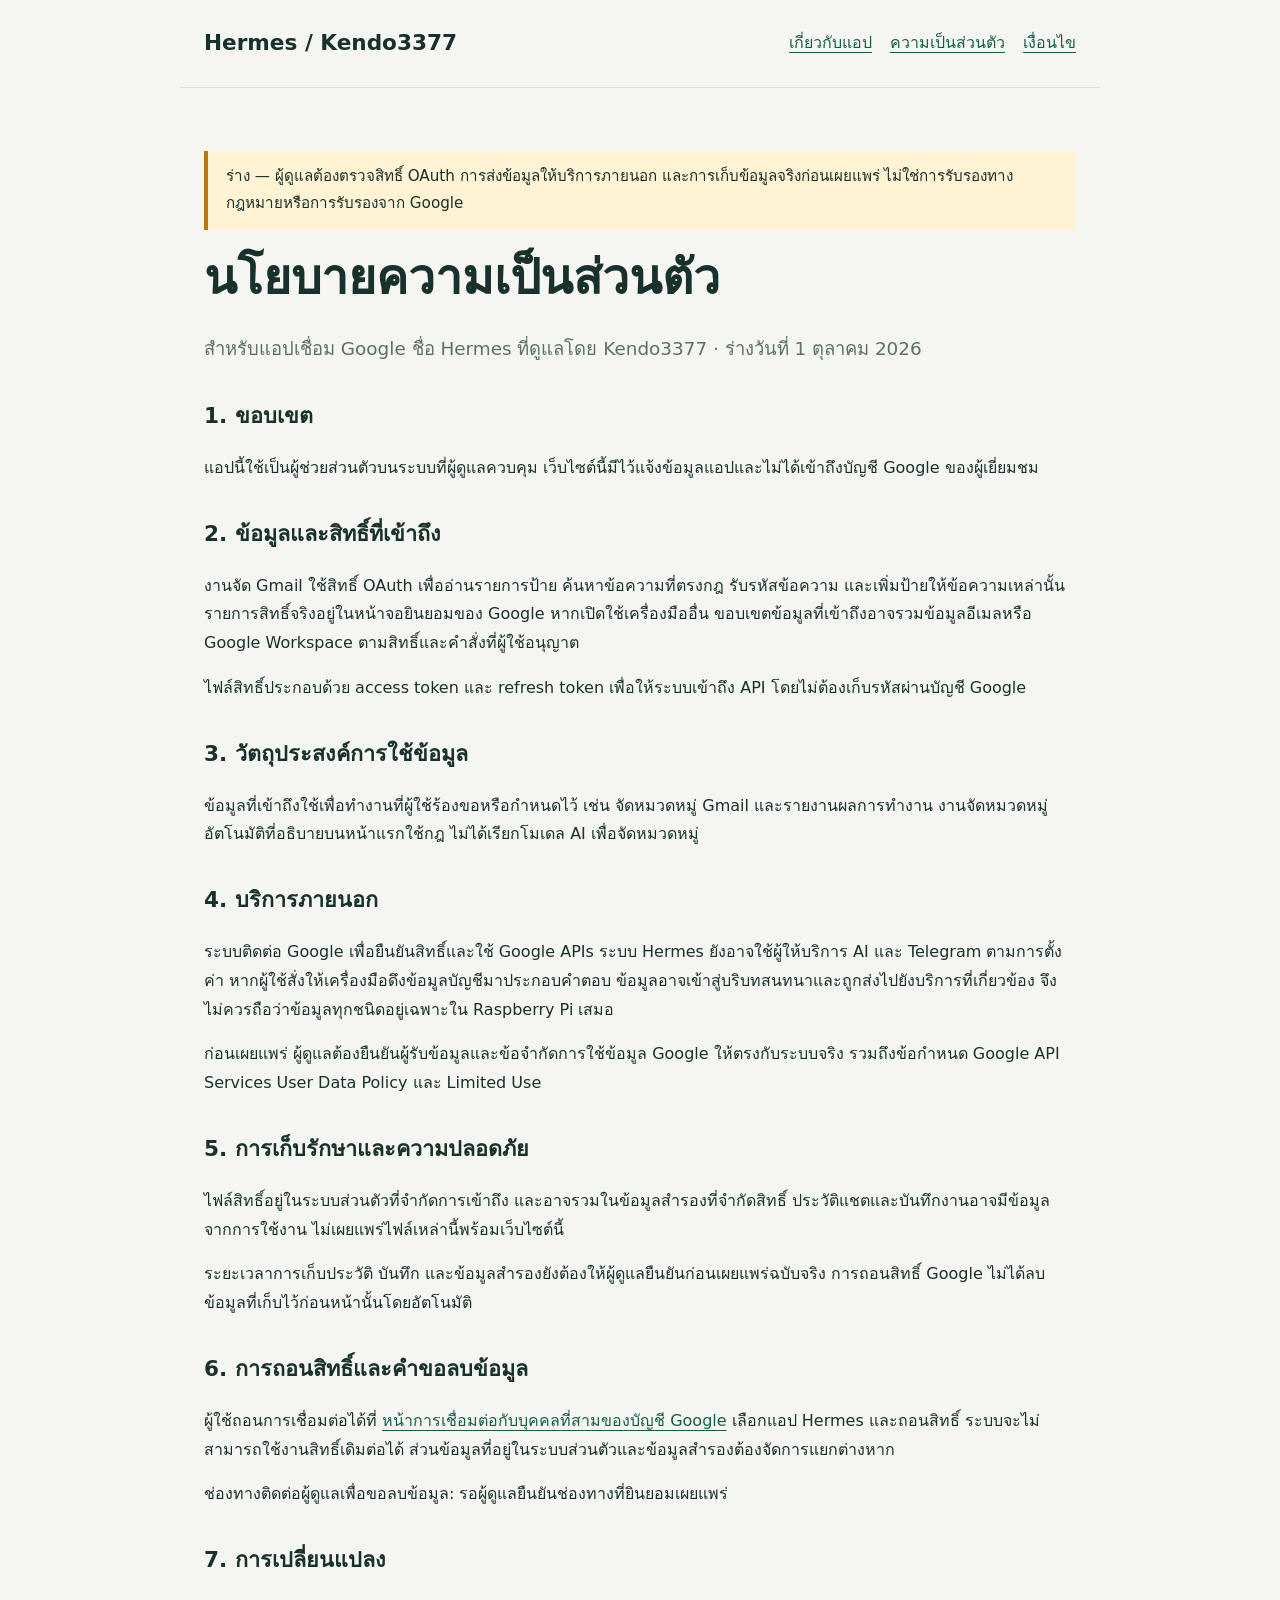
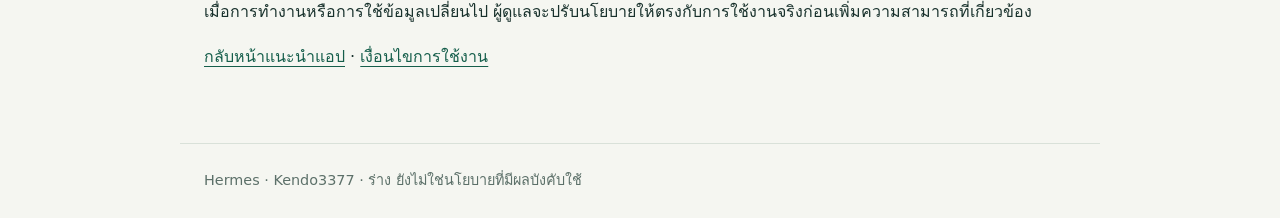
==== privacy.html @ ba3b1c18 "Add files via upload" ====
<!doctype html>
<html lang="th"><head><meta charset="utf-8"><meta name="viewport" content="width=device-width,initial-scale=1"><title>นโยบายความเป็นส่วนตัว | Hermes</title><link rel="stylesheet" href="styles.css"></head>
<body><header><a class="brand" href="index.html">Hermes / Kendo3377</a><nav aria-label="เมนูหลัก"><a href="index.html">เกี่ยวกับแอป</a><a href="privacy.html" aria-current="page">ความเป็นส่วนตัว</a><a href="terms.html">เงื่อนไข</a></nav></header>
<main><p class="notice">ร่าง — ผู้ดูแลต้องตรวจสิทธิ์ OAuth การส่งข้อมูลให้บริการภายนอก และการเก็บข้อมูลจริงก่อนเผยแพร่ ไม่ใช่การรับรองทางกฎหมายหรือการรับรองจาก Google</p><h1>นโยบายความเป็นส่วนตัว</h1><p class="lead">สำหรับแอปเชื่อม Google ชื่อ Hermes ที่ดูแลโดย Kendo3377 · ร่างวันที่ 1 ตุลาคม 2026</p>
<h2>1. ขอบเขต</h2><p>แอปนี้ใช้เป็นผู้ช่วยส่วนตัวบนระบบที่ผู้ดูแลควบคุม เว็บไซต์นี้มีไว้แจ้งข้อมูลแอปและไม่ได้เข้าถึงบัญชี Google ของผู้เยี่ยมชม</p>
<h2>2. ข้อมูลและสิทธิ์ที่เข้าถึง</h2><p>งานจัด Gmail ใช้สิทธิ์ OAuth เพื่ออ่านรายการป้าย ค้นหาข้อความที่ตรงกฎ รับรหัสข้อความ และเพิ่มป้ายให้ข้อความเหล่านั้น รายการสิทธิ์จริงอยู่ในหน้าจอยินยอมของ Google หากเปิดใช้เครื่องมืออื่น ขอบเขตข้อมูลที่เข้าถึงอาจรวมข้อมูลอีเมลหรือ Google Workspace ตามสิทธิ์และคำสั่งที่ผู้ใช้อนุญาต</p><p>ไฟล์สิทธิ์ประกอบด้วย access token และ refresh token เพื่อให้ระบบเข้าถึง API โดยไม่ต้องเก็บรหัสผ่านบัญชี Google</p>
<h2>3. วัตถุประสงค์การใช้ข้อมูล</h2><p>ข้อมูลที่เข้าถึงใช้เพื่อทำงานที่ผู้ใช้ร้องขอหรือกำหนดไว้ เช่น จัดหมวดหมู่ Gmail และรายงานผลการทำงาน งานจัดหมวดหมู่อัตโนมัติที่อธิบายบนหน้าแรกใช้กฎ ไม่ได้เรียกโมเดล AI เพื่อจัดหมวดหมู่</p>
<h2>4. บริการภายนอก</h2><p>ระบบติดต่อ Google เพื่อยืนยันสิทธิ์และใช้ Google APIs ระบบ Hermes ยังอาจใช้ผู้ให้บริการ AI และ Telegram ตามการตั้งค่า หากผู้ใช้สั่งให้เครื่องมือดึงข้อมูลบัญชีมาประกอบคำตอบ ข้อมูลอาจเข้าสู่บริบทสนทนาและถูกส่งไปยังบริการที่เกี่ยวข้อง จึงไม่ควรถือว่าข้อมูลทุกชนิดอยู่เฉพาะใน Raspberry Pi เสมอ</p><p>ก่อนเผยแพร่ ผู้ดูแลต้องยืนยันผู้รับข้อมูลและข้อจำกัดการใช้ข้อมูล Google ให้ตรงกับระบบจริง รวมถึงข้อกำหนด Google API Services User Data Policy และ Limited Use</p>
<h2>5. การเก็บรักษาและความปลอดภัย</h2><p>ไฟล์สิทธิ์อยู่ในระบบส่วนตัวที่จำกัดการเข้าถึง และอาจรวมในข้อมูลสำรองที่จำกัดสิทธิ์ ประวัติแชตและบันทึกงานอาจมีข้อมูลจากการใช้งาน ไม่เผยแพร่ไฟล์เหล่านี้พร้อมเว็บไซต์นี้</p><p>ระยะเวลาการเก็บประวัติ บันทึก และข้อมูลสำรองยังต้องให้ผู้ดูแลยืนยันก่อนเผยแพร่ฉบับจริง การถอนสิทธิ์ Google ไม่ได้ลบข้อมูลที่เก็บไว้ก่อนหน้านั้นโดยอัตโนมัติ</p>
<h2>6. การถอนสิทธิ์และคำขอลบข้อมูล</h2><p>ผู้ใช้ถอนการเชื่อมต่อได้ที่ <a href="https://myaccount.google.com/connections">หน้าการเชื่อมต่อกับบุคคลที่สามของบัญชี Google</a> เลือกแอป Hermes และถอนสิทธิ์ ระบบจะไม่สามารถใช้งานสิทธิ์เดิมต่อได้ ส่วนข้อมูลที่อยู่ในระบบส่วนตัวและข้อมูลสำรองต้องจัดการแยกต่างหาก</p><p>ช่องทางติดต่อผู้ดูแลเพื่อขอลบข้อมูล: รอผู้ดูแลยืนยันช่องทางที่ยินยอมเผยแพร่</p>
<h2>7. การเปลี่ยนแปลง</h2><p>เมื่อการทำงานหรือการใช้ข้อมูลเปลี่ยนไป ผู้ดูแลจะปรับนโยบายให้ตรงกับการใช้งานจริงก่อนเพิ่มความสามารถที่เกี่ยวข้อง</p><p><a href="index.html">กลับหน้าแนะนำแอป</a> · <a href="terms.html">เงื่อนไขการใช้งาน</a></p></main><footer>Hermes · Kendo3377 · ร่าง ยังไม่ใช่นโยบายที่มีผลบังคับใช้</footer></body></html>
---- styles.css ----
:root{color-scheme:light;--ink:#18312c;--muted:#5c7069;--green:#155e4b;--paper:#f5f6f1}*{box-sizing:border-box}body{margin:0;background:var(--paper);color:var(--ink);font-family:system-ui,"Noto Sans Thai",sans-serif;line-height:1.8}header,main,footer{max-width:920px;margin:auto;padding:24px}header{display:flex;flex-wrap:wrap;align-items:center;justify-content:space-between;gap:16px;border-bottom:1px solid #d9e1d9}.brand{font-size:1.35rem;font-weight:750;text-decoration:none;color:var(--ink)}nav{display:flex;flex-wrap:wrap;gap:18px}a{color:var(--green);text-underline-offset:4px}main{padding-top:48px;padding-bottom:56px}h1{font-size:clamp(2rem,5vw,3rem);line-height:1.3;margin:16px 0 24px}h2{font-size:1.35rem;margin-top:32px}.eyebrow{color:var(--green);font-weight:700;letter-spacing:.04em}.lead{font-size:1.15rem;color:var(--muted)}.card{background:white;border:1px solid #d9e1d9;border-radius:16px;padding:24px;margin:24px 0}.notice{background:#fff3d4;border-left:4px solid #b77715;padding:12px 18px;font-size:.95rem}.button{display:inline-block;background:var(--green);color:white;padding:10px 18px;border-radius:9px;text-decoration:none}li{margin:8px 0}footer{border-top:1px solid #d9e1d9;color:var(--muted);font-size:.9rem}a:focus-visible{outline:3px solid #b77715;outline-offset:4px}@media(max-width:600px){header,main,footer{padding:20px}.card{padding:18px}}
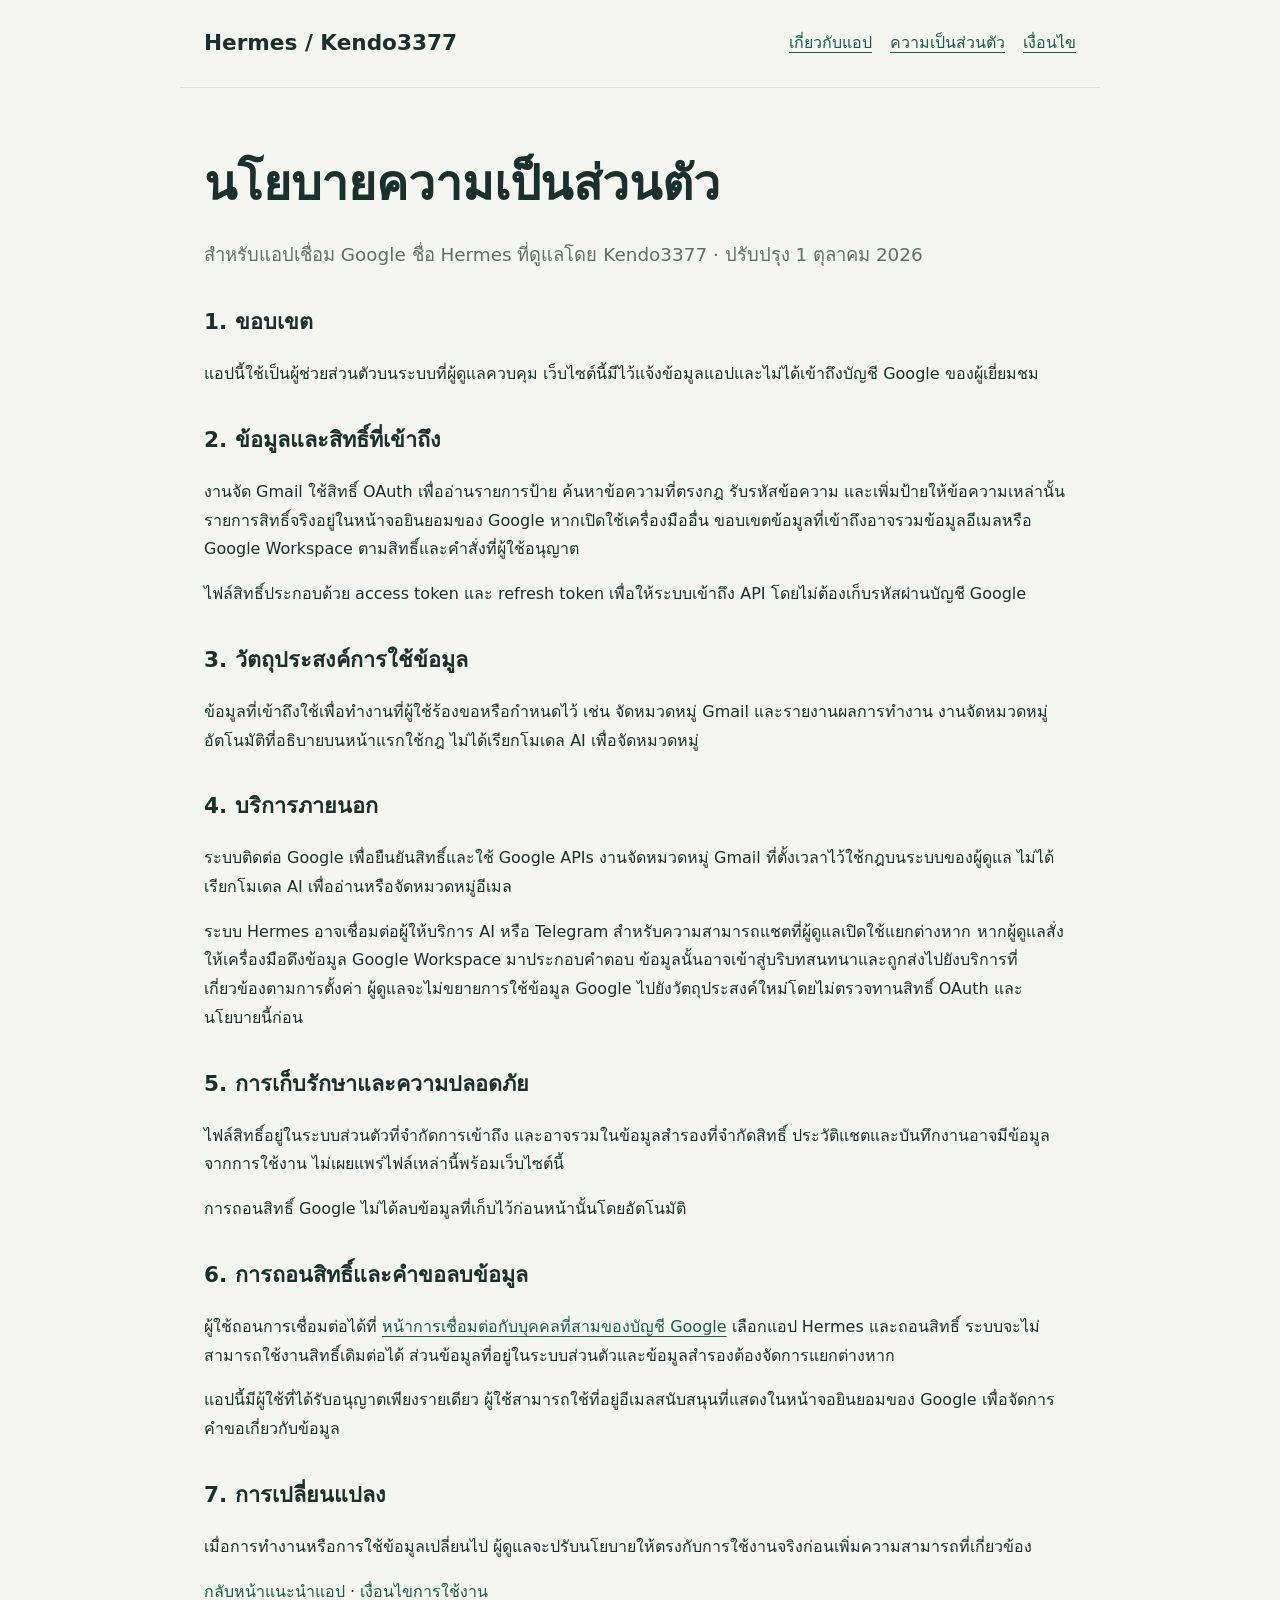
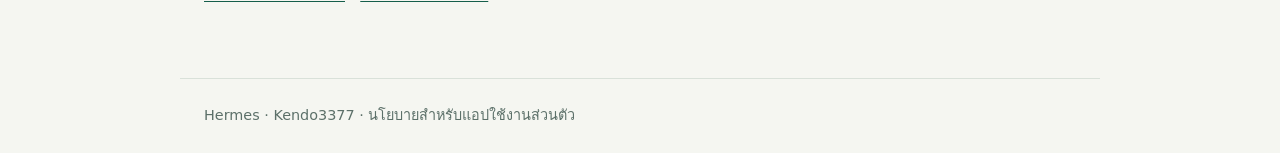
==== commit b1733072: "Update privacy.html" ====
--- a/privacy.html
+++ b/privacy.html
@@ -1,11 +1,11 @@
 <!doctype html>
 <html lang="th"><head><meta charset="utf-8"><meta name="viewport" content="width=device-width,initial-scale=1"><title>นโยบายความเป็นส่วนตัว | Hermes</title><link rel="stylesheet" href="styles.css"></head>
 <body><header><a class="brand" href="index.html">Hermes / Kendo3377</a><nav aria-label="เมนูหลัก"><a href="index.html">เกี่ยวกับแอป</a><a href="privacy.html" aria-current="page">ความเป็นส่วนตัว</a><a href="terms.html">เงื่อนไข</a></nav></header>
-<main><p class="notice">ร่าง — ผู้ดูแลต้องตรวจสิทธิ์ OAuth การส่งข้อมูลให้บริการภายนอก และการเก็บข้อมูลจริงก่อนเผยแพร่ ไม่ใช่การรับรองทางกฎหมายหรือการรับรองจาก Google</p><h1>นโยบายความเป็นส่วนตัว</h1><p class="lead">สำหรับแอปเชื่อม Google ชื่อ Hermes ที่ดูแลโดย Kendo3377 · ร่างวันที่ 1 ตุลาคม 2026</p>
+<main><h1>นโยบายความเป็นส่วนตัว</h1><p class="lead">สำหรับแอปเชื่อม Google ชื่อ Hermes ที่ดูแลโดย Kendo3377 · ปรับปรุง 1 ตุลาคม 2026</p>
 <h2>1. ขอบเขต</h2><p>แอปนี้ใช้เป็นผู้ช่วยส่วนตัวบนระบบที่ผู้ดูแลควบคุม เว็บไซต์นี้มีไว้แจ้งข้อมูลแอปและไม่ได้เข้าถึงบัญชี Google ของผู้เยี่ยมชม</p>
 <h2>2. ข้อมูลและสิทธิ์ที่เข้าถึง</h2><p>งานจัด Gmail ใช้สิทธิ์ OAuth เพื่ออ่านรายการป้าย ค้นหาข้อความที่ตรงกฎ รับรหัสข้อความ และเพิ่มป้ายให้ข้อความเหล่านั้น รายการสิทธิ์จริงอยู่ในหน้าจอยินยอมของ Google หากเปิดใช้เครื่องมืออื่น ขอบเขตข้อมูลที่เข้าถึงอาจรวมข้อมูลอีเมลหรือ Google Workspace ตามสิทธิ์และคำสั่งที่ผู้ใช้อนุญาต</p><p>ไฟล์สิทธิ์ประกอบด้วย access token และ refresh token เพื่อให้ระบบเข้าถึง API โดยไม่ต้องเก็บรหัสผ่านบัญชี Google</p>
 <h2>3. วัตถุประสงค์การใช้ข้อมูล</h2><p>ข้อมูลที่เข้าถึงใช้เพื่อทำงานที่ผู้ใช้ร้องขอหรือกำหนดไว้ เช่น จัดหมวดหมู่ Gmail และรายงานผลการทำงาน งานจัดหมวดหมู่อัตโนมัติที่อธิบายบนหน้าแรกใช้กฎ ไม่ได้เรียกโมเดล AI เพื่อจัดหมวดหมู่</p>
-<h2>4. บริการภายนอก</h2><p>ระบบติดต่อ Google เพื่อยืนยันสิทธิ์และใช้ Google APIs ระบบ Hermes ยังอาจใช้ผู้ให้บริการ AI และ Telegram ตามการตั้งค่า หากผู้ใช้สั่งให้เครื่องมือดึงข้อมูลบัญชีมาประกอบคำตอบ ข้อมูลอาจเข้าสู่บริบทสนทนาและถูกส่งไปยังบริการที่เกี่ยวข้อง จึงไม่ควรถือว่าข้อมูลทุกชนิดอยู่เฉพาะใน Raspberry Pi เสมอ</p><p>ก่อนเผยแพร่ ผู้ดูแลต้องยืนยันผู้รับข้อมูลและข้อจำกัดการใช้ข้อมูล Google ให้ตรงกับระบบจริง รวมถึงข้อกำหนด Google API Services User Data Policy และ Limited Use</p>
-<h2>5. การเก็บรักษาและความปลอดภัย</h2><p>ไฟล์สิทธิ์อยู่ในระบบส่วนตัวที่จำกัดการเข้าถึง และอาจรวมในข้อมูลสำรองที่จำกัดสิทธิ์ ประวัติแชตและบันทึกงานอาจมีข้อมูลจากการใช้งาน ไม่เผยแพร่ไฟล์เหล่านี้พร้อมเว็บไซต์นี้</p><p>ระยะเวลาการเก็บประวัติ บันทึก และข้อมูลสำรองยังต้องให้ผู้ดูแลยืนยันก่อนเผยแพร่ฉบับจริง การถอนสิทธิ์ Google ไม่ได้ลบข้อมูลที่เก็บไว้ก่อนหน้านั้นโดยอัตโนมัติ</p>
-<h2>6. การถอนสิทธิ์และคำขอลบข้อมูล</h2><p>ผู้ใช้ถอนการเชื่อมต่อได้ที่ <a href="https://myaccount.google.com/connections">หน้าการเชื่อมต่อกับบุคคลที่สามของบัญชี Google</a> เลือกแอป Hermes และถอนสิทธิ์ ระบบจะไม่สามารถใช้งานสิทธิ์เดิมต่อได้ ส่วนข้อมูลที่อยู่ในระบบส่วนตัวและข้อมูลสำรองต้องจัดการแยกต่างหาก</p><p>ช่องทางติดต่อผู้ดูแลเพื่อขอลบข้อมูล: รอผู้ดูแลยืนยันช่องทางที่ยินยอมเผยแพร่</p>
-<h2>7. การเปลี่ยนแปลง</h2><p>เมื่อการทำงานหรือการใช้ข้อมูลเปลี่ยนไป ผู้ดูแลจะปรับนโยบายให้ตรงกับการใช้งานจริงก่อนเพิ่มความสามารถที่เกี่ยวข้อง</p><p><a href="index.html">กลับหน้าแนะนำแอป</a> · <a href="terms.html">เงื่อนไขการใช้งาน</a></p></main><footer>Hermes · Kendo3377 · ร่าง ยังไม่ใช่นโยบายที่มีผลบังคับใช้</footer></body></html>
+<h2>4. บริการภายนอก</h2><p>ระบบติดต่อ Google เพื่อยืนยันสิทธิ์และใช้ Google APIs งานจัดหมวดหมู่ Gmail ที่ตั้งเวลาไว้ใช้กฎบนระบบของผู้ดูแล ไม่ได้เรียกโมเดล AI เพื่ออ่านหรือจัดหมวดหมู่อีเมล</p><p>ระบบ Hermes อาจเชื่อมต่อผู้ให้บริการ AI หรือ Telegram สำหรับความสามารถแชตที่ผู้ดูแลเปิดใช้แยกต่างหาก หากผู้ดูแลสั่งให้เครื่องมือดึงข้อมูล Google Workspace มาประกอบคำตอบ ข้อมูลนั้นอาจเข้าสู่บริบทสนทนาและถูกส่งไปยังบริการที่เกี่ยวข้องตามการตั้งค่า ผู้ดูแลจะไม่ขยายการใช้ข้อมูล Google ไปยังวัตถุประสงค์ใหม่โดยไม่ตรวจทานสิทธิ์ OAuth และนโยบายนี้ก่อน</p>
+<h2>5. การเก็บรักษาและความปลอดภัย</h2><p>ไฟล์สิทธิ์อยู่ในระบบส่วนตัวที่จำกัดการเข้าถึง และอาจรวมในข้อมูลสำรองที่จำกัดสิทธิ์ ประวัติแชตและบันทึกงานอาจมีข้อมูลจากการใช้งาน ไม่เผยแพร่ไฟล์เหล่านี้พร้อมเว็บไซต์นี้</p><p>การถอนสิทธิ์ Google ไม่ได้ลบข้อมูลที่เก็บไว้ก่อนหน้านั้นโดยอัตโนมัติ</p>
+<h2>6. การถอนสิทธิ์และคำขอลบข้อมูล</h2><p>ผู้ใช้ถอนการเชื่อมต่อได้ที่ <a href="https://myaccount.google.com/connections">หน้าการเชื่อมต่อกับบุคคลที่สามของบัญชี Google</a> เลือกแอป Hermes และถอนสิทธิ์ ระบบจะไม่สามารถใช้งานสิทธิ์เดิมต่อได้ ส่วนข้อมูลที่อยู่ในระบบส่วนตัวและข้อมูลสำรองต้องจัดการแยกต่างหาก</p><p>แอปนี้มีผู้ใช้ที่ได้รับอนุญาตเพียงรายเดียว ผู้ใช้สามารถใช้ที่อยู่อีเมลสนับสนุนที่แสดงในหน้าจอยินยอมของ Google เพื่อจัดการคำขอเกี่ยวกับข้อมูล</p>
+<h2>7. การเปลี่ยนแปลง</h2><p>เมื่อการทำงานหรือการใช้ข้อมูลเปลี่ยนไป ผู้ดูแลจะปรับนโยบายให้ตรงกับการใช้งานจริงก่อนเพิ่มความสามารถที่เกี่ยวข้อง</p><p><a href="index.html">กลับหน้าแนะนำแอป</a> · <a href="terms.html">เงื่อนไขการใช้งาน</a></p></main><footer>Hermes · Kendo3377 · นโยบายสำหรับแอปใช้งานส่วนตัว</footer></body></html>
